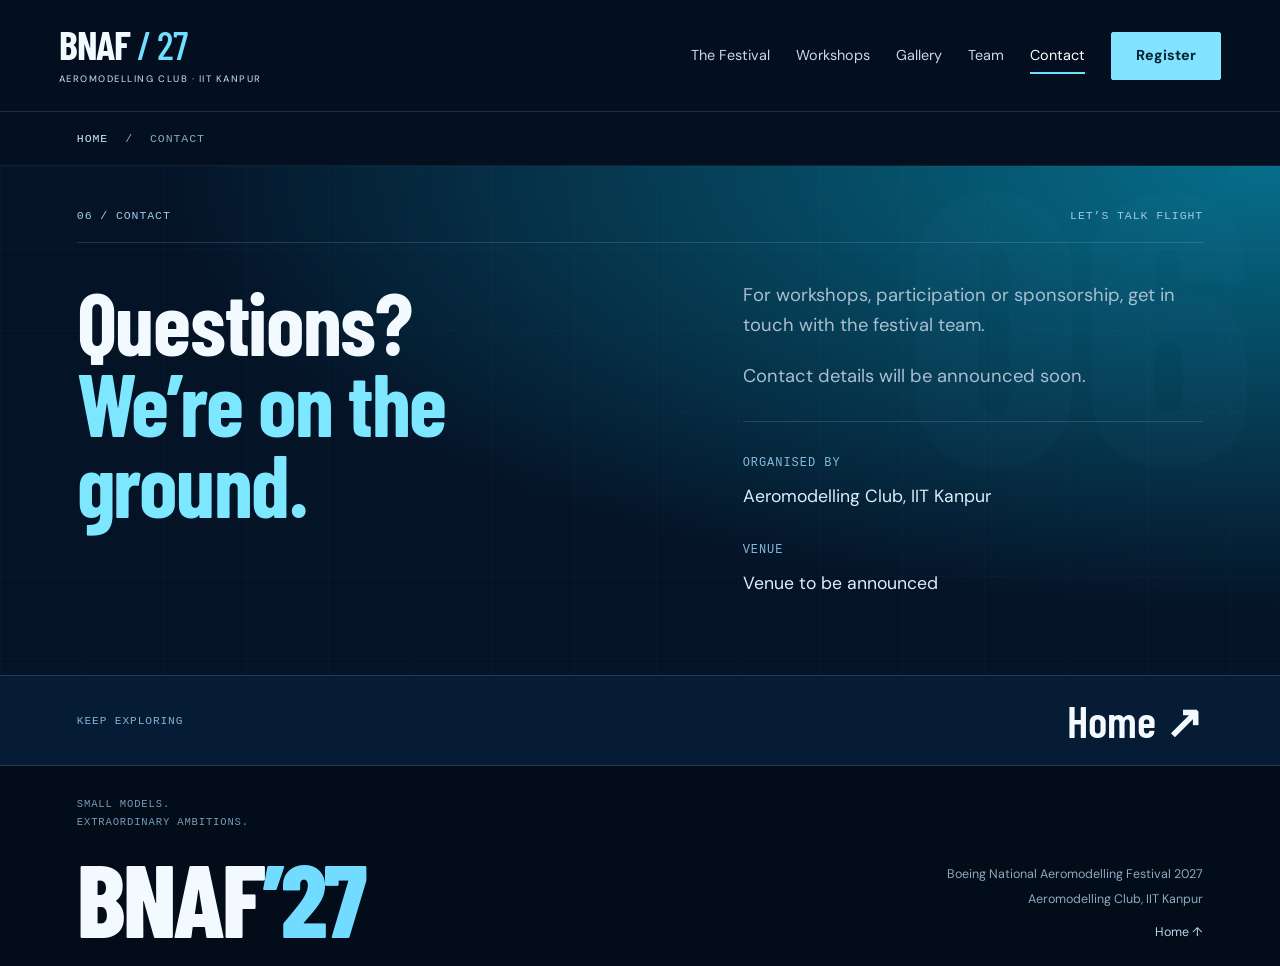
==== BNAF-2027-Website_6/bnaf-2027/contact.html @ f2971641 "Merge pull request #1 from pratikb24/main Add files via upload" ====
<!doctype html>
<html lang="en">
<head>
<meta charset="UTF-8"><meta name="viewport" content="width=device-width, initial-scale=1">
<meta name="theme-color" content="#041328"><meta name="description" content="Build, fly and explore at the Boeing National Aeromodelling Festival 2027, organised by the Aeromodelling Club, IIT Kanpur.">
<title>Contact | Boeing National Aeromodelling Festival 2027</title>
<link rel="icon" href="assets/favicon.svg" type="image/svg+xml">
<link rel="preconnect" href="https://fonts.googleapis.com"><link rel="preconnect" href="https://fonts.gstatic.com" crossorigin><link rel="stylesheet" href="styles.css"><script src="config.js" defer></script><script src="script.js" defer></script>
</head>
<body class="theme-contact">
<a class="skip-link" href="#main">Skip to content</a>
<div class="scroll-progress" aria-hidden="true"></div><div class="ambient-light" aria-hidden="true"></div>
<header class="header">
<a class="brand" href="index.html" aria-label="BNAF 2027 home"><span>BNAF<span class="brand-year"> / 27</span><small>AEROMODELLING CLUB · IIT KANPUR</small></span></a>
<button class="menu-toggle" aria-expanded="false" aria-controls="navigation">Explore <span class="menu-bars" aria-hidden="true"></span></button>
<nav id="navigation" aria-label="Main navigation"><a href="festival.html">The Festival</a><a href="workshops.html">Workshops</a><a href="gallery.html">Gallery</a><a href="team.html">Team</a><a href="contact.html" aria-current="page">Contact</a><a class="button small" href="register.html">Register</a></nav>
</header>
<main id="main"><span class="chapter-ghost" aria-hidden="true">06</span><div class="page-breadcrumb mono"><a href="index.html">HOME</a><span>/</span>CONTACT</div><section class="section contact light" id="contact"><div class="section-label"><span>06 / CONTACT</span><span>LET’S TALK FLIGHT</span></div><div class="contact-layout"><h1 class="page-title">Questions?<br><em>We’re on the ground.</em></h1><div><p>For workshops, participation or sponsorship, get in touch with the festival team.</p><a class="contact-email" id="contact-email" hidden></a><p id="contact-pending">Contact details will be announced soon.</p><div class="contact-meta"><span class="mono">ORGANISED BY</span><p data-text="organizer">Aeromodelling Club, IIT Kanpur</p><span class="mono">VENUE</span><p data-text="venue">Venue to be announced</p></div></div></div></section><div class="page-next"><span class="mono">KEEP EXPLORING</span><a href="index.html">Home ↗</a></div></main><footer><div class="footer-heading"><span class="mono">SMALL MODELS.<br>EXTRAORDINARY AMBITIONS.</span></div><a class="footer-wordmark" href="index.html">BNAF<span>’27</span></a><div class="footer-bottom"><p>Boeing National Aeromodelling Festival 2027</p><p data-text="organizer">Aeromodelling Club, IIT Kanpur</p><a href="index.html">Home ↑</a></div></footer>
<noscript><p class="noscript">Enable JavaScript to load the workshop list, team details and registration links.</p></noscript></body></html>
---- BNAF-2027-Website_6/bnaf-2027/styles.css ----
@import url('https://fonts.googleapis.com/css2?family=Barlow+Condensed:wght@500;600;700;800;900&family=DM+Sans:wght@400;500;600;700&display=swap');
@view-transition{navigation:auto}
:root{--night:#030c19;--ink:#f3faff;--accent:#71dfff;--muted:#a9bfd0;--line:#a4d9ff2b;--display:'Barlow Condensed','Arial Narrow',Impact,sans-serif;--body:'DM Sans',Arial,sans-serif;--ease:cubic-bezier(.2,.75,.2,1)}
*{box-sizing:border-box}html{scroll-behavior:smooth;scroll-padding-top:30px}body{margin:0;background:var(--night);color:var(--ink);font:18px/1.6 var(--body);overflow-x:clip;--wash:#064965;--page-accent:var(--accent)}[hidden]{display:none!important}a{color:inherit;text-decoration:none}button{font:inherit;cursor:pointer;color:inherit}button,a,summary{touch-action:manipulation;-webkit-tap-highlight-color:transparent}img,video{display:block;max-width:100%}h1,h2,h3,p,figure{margin:0}h1,h2,h3{font-family:var(--display);line-height:.93;letter-spacing:-.015em}h1,h2{font-weight:700}h3{font-weight:600}p{color:var(--muted)}h2,.page-title{font-size:clamp(3.8rem,6.8vw,7.2rem)}em{font-style:normal;color:var(--page-accent)}button:focus-visible,a:focus-visible,summary:focus-visible{outline:3px solid #91e6ff;outline-offset:6px}::selection{background:#70dfff;color:#041929}.mono,.eyebrow,.section-label{font:500 .78rem/1.65 ui-monospace,SFMono-Regular,Consolas,monospace;letter-spacing:.08em}.skip-link{position:fixed;top:-100px;left:20px;z-index:200;padding:12px 20px;background:white;color:#041929}.skip-link:focus{top:10px}.scroll-progress{height:2px;background:var(--accent);box-shadow:0 0 15px var(--accent);position:fixed;top:0;left:0;z-index:110;transform:scaleX(0);transform-origin:left;width:100%}.ambient-light{position:fixed;inset:0;pointer-events:none;z-index:-1;background:radial-gradient(ellipse at 85% 25%,#0d4e7445,transparent 60%)}
/* Navigation: quiet frame around the larger stage. */
.header{position:relative;z-index:50;display:flex;align-items:center;justify-content:space-between;gap:32px;padding:25px 4.6%;border-bottom:1px solid var(--line);background:#030e1e}.theme-home .header{position:absolute;left:0;right:0;top:0;background:linear-gradient(#031122e8,#03112205)}.brand{font:700 2.5rem/.95 var(--display);white-space:nowrap;letter-spacing:-.03em}.brand-year{color:var(--accent);font-weight:500}.brand small{display:block;font:500 .59rem/1.5 var(--body);letter-spacing:.16em;color:#b1cce0;margin-top:9px}.header nav{display:flex;gap:26px;align-items:center;font-size:.9rem}.header nav>a:not(.button){position:relative;padding:10px 0;color:#c8dae9}.header nav>a:not(.button):after{content:'';height:2px;position:absolute;bottom:3px;left:0;width:100%;background:var(--accent);transform:scaleX(0);transform-origin:left;transition:transform .3s var(--ease)}.header nav>a:hover:after,.header nav>a[aria-current=page]:after{transform:scaleX(1)}.header nav>a[aria-current=page]{color:white}.menu-toggle{display:none}.button{display:inline-flex;align-items:center;justify-content:center;min-height:58px;position:relative;border:1px solid #83e2ff;background:#82e2ff;color:#042335;border-radius:2px;padding:15px 30px;font-size:1rem;font-weight:700;transition:background .3s,box-shadow .3s,transform .3s;overflow:hidden}.button:before{content:'';position:absolute;inset:0;background:linear-gradient(115deg,transparent 20%,#fff7 50%,transparent 80%);transform:translateX(-130%);transition:transform .6s}.button:hover{background:#b2efff;box-shadow:0 0 35px #4cccff35;transform:translateY(-3px)}.button:hover:before{transform:translateX(130%)}.button.small{min-height:48px;padding:11px 24px;font-size:.9rem}.text-link{display:inline-flex;align-items:center;gap:16px;font-size:.95rem;background:none;border:0;border-bottom:1px solid #91bad265;padding:8px 0;color:#d9edf9;transition:color .3s,border-color .3s}.text-link:hover{color:var(--accent);border-color:var(--accent)}.text-link span{transition:transform .3s}.text-link:hover span{transform:translate(3px,-3px)}
/* Homepage: one full-bleed cinematic composition. */
.hero{position:relative;isolation:isolate;min-height:880px;min-height:max(880px,100svh);padding:230px 6% 165px;overflow:hidden;display:flex;align-items:center}.hero-media,.hero-shade,.hero-grid{position:absolute;inset:0;width:100%;height:100%;pointer-events:none}.hero-media{z-index:-5;background:url('assets/hero-poster.jpg') center/cover;transform:scale(1.03);animation:arrival-media 1.8s var(--ease) both}.hero-media video{width:100%;height:100%;object-fit:cover;object-position:58% center;filter:saturate(.82) contrast(1.08)}.hero-shade{z-index:-4;background:linear-gradient(90deg,#031020c9 0%,#0421436b 55%,#082d471a),linear-gradient(0deg,#030c19 0%,#04102005 45%,#030f2480)}.hero-grid{z-index:-3;background-image:linear-gradient(#b6e5ff08 1px,transparent 1px),linear-gradient(90deg,#b6e5ff08 1px,transparent 1px);background-size:95px 95px;mask-image:linear-gradient(90deg,#000,transparent)}.hero-top{position:absolute;top:155px;left:6%;right:6%;display:flex;justify-content:space-between;gap:20px;font-size:.78rem;color:#cae4f6}.hero-top>span:first-child{max-width:450px}.hero-top>span:last-child{color:#8bdcff}.hero-content{width:100%;position:relative;z-index:3}.hero .eyebrow{color:#92e6ff;margin-bottom:24px;font-size:.8rem}.hero h1{font-size:clamp(6rem,11.8vw,12.5rem);font-weight:800;line-height:.82;letter-spacing:-.02em;text-shadow:0 8px 70px #02142b30}.title-line{display:block;overflow:hidden;padding-bottom:.09em;margin-bottom:-.09em}.title-line>span{display:block;animation:title-arrival 1.25s var(--ease) both}.title-line:nth-child(2)>span{animation-delay:.16s}.hero h1 em{color:#91e5ff;font-weight:500}.hero-lower{display:flex;align-items:flex-end;justify-content:space-between;gap:35px;margin-top:34px;max-width:1080px;animation:fade-up 1s .45s var(--ease) both}.hero-copy{color:#e0f0fa;max-width:420px;font-size:1.05rem;line-height:1.6}.actions{display:flex;align-items:center;gap:27px;flex-wrap:wrap}.hero-side{position:absolute;right:2%;top:39%;writing-mode:vertical-rl;color:#a8d5f0;font-size:.65rem}.hero-bottom{position:absolute;bottom:0;left:6%;right:6%;display:flex;align-items:center;gap:28px;border-top:1px solid #b6e5ff40;padding:25px 0}.hero-bottom .mono{font-size:.68rem;color:#93b9d3}.hero-bottom p{font-size:.9rem;color:#dbeaf7;margin-top:4px}.video-control{border:1px solid #a5ddff55;border-radius:30px;background:#0b325850;padding:10px 17px;font-size:.78rem;backdrop-filter:blur(12px)}.video-control:hover{background:#184870aa}.hero-bottom .video-control:first-of-type{margin-left:auto}.scroll-link{font-size:.7rem;display:flex;gap:15px;align-items:center}.scroll-link span{font-size:24px}.flight-orbit{position:absolute;right:1%;top:21%;width:clamp(300px,36vw,560px);aspect-ratio:1;border:1px solid #b9efff20;border-radius:50%;z-index:-2;display:grid;place-items:center}.flight-orbit:before,.flight-orbit:after{content:'';position:absolute;border:1px dashed #c2f1ff25;border-radius:50%;inset:8%;animation:orbit-turn 90s linear infinite}.flight-orbit:after{inset:-7%;border-style:solid;border-color:#b9efff10}.flight-orbit i{position:absolute;inset:0;border-radius:50%;animation:orbit-turn 22s linear infinite}.flight-orbit i:after{content:'';position:absolute;top:0;left:50%;width:7px;height:7px;background:#b4efff;border-radius:50%;box-shadow:0 0 25px #8ae8ff}.flight-orbit b{font:500 clamp(160px,23vw,350px)/1 var(--display);color:transparent;-webkit-text-stroke:1px #d8f4ff21}.flight-trace{position:absolute;inset:0;width:100%;height:100%;z-index:-2;pointer-events:none}.flight-trace path{fill:none;stroke:#a8eaff70;stroke-width:1;stroke-dasharray:1600;stroke-dashoffset:1600;animation:trace-flight 3s .3s var(--ease) forwards}
/* Chapters */
.theme-about{--wash:#066079;--page-accent:#74e9ef}.theme-workshops{--wash:#1947b9;--page-accent:#82bfff}.theme-gallery{--wash:#08778a;--page-accent:#76f3ea}.theme-team{--wash:#4540a5;--page-accent:#bdc8ff}.theme-register{--wash:#1955b7;--page-accent:#96dfff}.theme-contact{--wash:#066f8b;--page-accent:#7ce7ff}main{position:relative}.chapter-ghost{position:absolute;right:2%;top:8px;font:800 24rem/1 var(--display);color:#76b9ea07;pointer-events:none;z-index:2}.page-breadcrumb{display:flex;gap:17px;align-items:center;padding:17px 6%;background:#041020;border-bottom:1px solid #7dc3ff17;color:#86a9c5;font-size:.72rem}.page-breadcrumb a{color:#c8e9ff}.section{padding:40px 6% 55px;position:relative;background:radial-gradient(ellipse at 100% 0%,var(--wash),transparent 62%),#051327;overflow:hidden;isolation:isolate}.section:before{content:'';position:absolute;inset:0;z-index:-1;background-image:linear-gradient(#adceff05 1px,transparent 1px),linear-gradient(90deg,#adceff05 1px,transparent 1px);background-size:82px 82px}.section-label{display:flex;justify-content:space-between;gap:20px;border-bottom:1px solid var(--line);padding-bottom:17px;margin-bottom:38px;color:#9fc9e5;font-size:.72rem}.section-heading{display:flex;align-items:flex-end;justify-content:space-between;gap:45px;margin-bottom:35px}.section-heading>p{font-size:1.05rem;max-width:365px;line-height:1.65}.page-title{animation:fade-up .9s var(--ease) both;position:relative;z-index:3}.section .eyebrow{color:var(--page-accent);margin-bottom:17px}.about-layout{display:grid;grid-template-columns:1fr 1fr;gap:7%}.about-copy .large-copy{font-size:1.6rem;line-height:1.45;color:#e4f4ff;margin-bottom:24px}.about-copy>p{font-size:1.05rem}.manifesto{margin-top:28px;border-left:2px solid var(--page-accent);padding:3px 0 3px 18px;font-size:.7rem;line-height:1.9;color:#8ec8e8}.about-visual{margin-top:30px;position:relative;overflow:hidden;border:1px solid #7bddff3b;max-width:560px}.about-visual img{width:100%;aspect-ratio:2;object-fit:cover;filter:saturate(.75)}.about-visual figcaption{font:.6rem/1.4 ui-monospace,monospace;letter-spacing:.07em;position:absolute;left:15px;bottom:15px;color:#eefbff;text-shadow:0 2px 10px #000}.about-visual:after{content:'';position:absolute;inset:0;background:linear-gradient(transparent 60%,#04203590);pointer-events:none;z-index:-1}.pillars{margin-top:28px}.pillars article{display:flex;gap:24px;border-top:1px solid var(--line);padding:19px 0}.pillars article>span{font:.85rem/1.6 ui-monospace,monospace;color:var(--page-accent);padding-top:4px}.pillars h3{font-family:var(--body);font-size:1.2rem;line-height:1.35;margin-bottom:6px}.pillars p{font-size:.95rem}.workshop-list{border-top:1px solid var(--line)}.workshop-list details{position:relative;border-bottom:1px solid var(--line);transition:background .3s}.workshop-list details:hover,.workshop-list details[open]{background:#619eff12}.workshop-list summary{display:grid;grid-template-columns:50px 1fr 190px 42px;gap:22px;align-items:center;cursor:pointer;list-style:none;padding:26px 12px}.workshop-list summary::-webkit-details-marker{display:none}.workshop-list h3{font-size:clamp(2.2rem,3.6vw,3.8rem);transition:transform .35s,color .35s}.workshop-list details:hover h3{transform:translateX(8px);color:var(--page-accent)}.workshop-number{font:.9rem ui-monospace,monospace;color:#87aed6}.workshop-tag{font:.72rem/1.5 ui-monospace,monospace;letter-spacing:.06em;color:#a6c9e7}.plus{width:40px;height:40px;border:1px solid #97caff66;border-radius:50%;font:300 29px/36px var(--body);text-align:center;transition:transform .35s,background .35s}.workshop-list details[open] .plus{transform:rotate(45deg);background:var(--page-accent);color:#061a34}.workshop-list details[open] h3{color:var(--page-accent)}.workshop-body{padding:0 85px 28px;max-width:920px;animation:fade-up .4s var(--ease)}.workshop-body p{font-size:1.05rem}.section-tail{display:flex;align-items:center;justify-content:space-between;gap:30px;margin-top:28px}.section-tail p{font-size:.95rem}.film-card{position:relative;display:block;width:100%;padding:0;aspect-ratio:2.4;overflow:hidden;background:#073957;border:1px solid #93ecff50;text-align:left}.film-card img{width:100%;height:100%;object-fit:cover;transition:transform 1s var(--ease),filter 1s;filter:saturate(.8)}.film-card:hover img{transform:scale(1.045);filter:saturate(1.1)}.film-tint{position:absolute;inset:0;background:linear-gradient(0deg,#021a34ba,transparent 75%)}.film-label{position:absolute;left:30px;top:25px;font-size:.72rem}.play-icon{display:grid;place-items:center;position:absolute;left:calc(50% - 45px);top:calc(50% - 45px);width:90px;height:90px;border:1px solid #d3f6ff9c;border-radius:50%;background:#a7e9ff20;backdrop-filter:blur(8px);padding-left:4px;font-size:1.4rem;transition:transform .4s,background .4s}.film-card:hover .play-icon{transform:scale(1.12);background:#a7e9ff45}.film-caption{position:absolute;left:30px;bottom:30px;font:600 clamp(2rem,3.6vw,3.7rem)/1 var(--display)}.film-watch{position:absolute;right:30px;bottom:30px;font-size:.75rem}.media-note{font-size:.75rem;margin-top:10px}.archive-note{display:flex;justify-content:space-between;gap:20px;border-block:1px solid var(--line);margin-top:22px;padding:18px 0;font-size:.95rem}.archive-note .mono{font-size:.7rem}.gallery-grid{display:grid;grid-template-columns:repeat(3,1fr);gap:20px;margin-top:25px}.gallery-grid:empty{display:none}.gallery-grid img{aspect-ratio:4/3;object-fit:cover;width:100%}.gallery-grid figcaption{font-size:.9rem;padding-top:10px}.team-grid{display:grid;grid-template-columns:repeat(4,1fr);gap:22px}.team-photo{aspect-ratio:1.15;display:grid;place-items:center;background:radial-gradient(at 20% 20%,#7384e360,transparent),#172047;border:1px solid #b8caff35;position:relative;overflow:hidden;transition:border-color .35s}.team-photo:after{content:'';position:absolute;inset:13px;border:1px solid #c8deff20;pointer-events:none}.team-photo>span{font:500 7.5rem/1 var(--display);color:#a7ccff60;transition:transform .6s}.member:hover .team-photo>span{transform:scale(1.15)}.member:hover .team-photo{border-color:#b8caff99}.team-photo img{width:100%;height:100%;object-fit:cover}.member .role{color:var(--page-accent);font-size:.87rem;margin-top:17px}.member h3{font:500 1.15rem/1.4 var(--body);margin-top:5px}.member .bio{font-size:.9rem;margin-top:8px}.registration-layout{display:grid;grid-template-columns:1.15fr 1fr;gap:9%;align-items:center}.registration .page-title{font-size:clamp(5rem,8vw,8.5rem)}.registration-layout>div>p:not(.eyebrow){max-width:440px;font-size:1.1rem;margin-top:26px}.registration-layout>div>.text-link{margin-top:25px}.boarding-pass{background:linear-gradient(135deg,#244777,#0b274a);border:1px solid #a2d8ff55;position:relative;box-shadow:0 25px 70px #0004;transform:rotate(2deg);transition:transform .55s var(--ease);border-radius:7px}.boarding-pass:hover{transform:rotate(0)}.pass-top{display:flex;justify-content:space-between;border-bottom:1px solid var(--line);padding:20px 28px;font-size:.7rem;color:#c4e9ff}.pass-route{display:flex;justify-content:space-between;align-items:center;font:700 5rem/1 var(--display);padding:26px 28px 14px}.route-dashes{font:1.1rem ui-monospace,monospace;color:#77caf2}.pass-info{padding:12px 28px 28px;display:grid;grid-template-columns:1fr 1fr;gap:25px}.pass-info .mono{font-size:.65rem;color:#95bbd9}.pass-info p{font-size:.95rem;margin-top:7px;color:#d1e7f8}.pass-bottom{border-top:1px dashed #90badb77;padding:25px 28px}.pass-bottom p{font-size:1rem;color:#c3def1}.pass-bottom .button{margin-top:18px;width:100%}.pass-bottom .text-link{font-size:.85rem;margin-top:13px}.barcode{height:32px;opacity:.4;margin-top:24px;background:repeating-linear-gradient(90deg,#c4e9ff 0 2px,transparent 2px 6px,#c4e9ff 6px 7px,transparent 7px 10px,#c4e9ff 10px 14px,transparent 14px 17px)}#form-panel{margin-top:40px;border:1px solid var(--line);padding:15px;background:#08203a}#form-panel iframe{display:block;border:0;background:white;width:100%;height:850px}#form-panel p{padding:15px;font-size:.9rem}.contact-layout{display:grid;grid-template-columns:1.25fr 1fr;gap:8%;align-items:start}.contact-layout>div>p{font-size:1.15rem}.contact-email{font-size:clamp(1.25rem,2.5vw,2.5rem);display:inline-block;margin-top:25px;border-bottom:1px solid var(--page-accent);color:var(--page-accent);overflow-wrap:anywhere}.contact-meta{border-top:1px solid var(--line);margin-top:30px;padding-top:24px}.contact-meta .mono{font-size:.75rem;color:#82badb}.contact-meta p{color:#dceefb;font-size:1.1rem;margin:7px 0 23px}#contact-pending{margin-top:22px}
/* Homepage cards and continuation. */
.home-destinations{--wash:#0a4169;padding-top:45px}.explore-heading{display:flex;justify-content:space-between;gap:30px;align-items:flex-end;margin-bottom:30px}.explore-heading h2{font-size:clamp(3rem,4.6vw,5rem)}.explore-heading p{font-size:1rem}.destination-grid{display:grid;grid-template-columns:repeat(3,1fr);gap:20px}.destination-grid>a{position:relative;isolation:isolate;background:linear-gradient(140deg,#164b78,#061b36);border:1px solid #7cceff3a;min-height:285px;padding:28px;overflow:hidden;transition:transform .4s var(--ease),border-color .4s}.destination-grid>a:before{content:'';position:absolute;inset:0;background:radial-gradient(circle at var(--mx,50%) var(--my,50%),#76dfff26,transparent 65%);z-index:-1;opacity:0;transition:opacity .4s}.destination-grid>a:hover:before{opacity:1}.destination-grid>a:hover{transform:translateY(-6px);border-color:#92dfff}.destination-grid>a:nth-child(2){background:linear-gradient(140deg,#1c418e,#0b1f40)}.destination-grid>a:nth-child(3){background:linear-gradient(140deg,#075964,#072332)}.destination-grid .mono{font-size:.7rem;color:#a9d8f3}.card-index{position:absolute;right:10px;top:25px;font:700 9rem/1 var(--display);color:#a2deff0f;pointer-events:none}.destination-grid h3{font-size:3.5rem;margin:33px 0 13px;position:relative}.destination-grid p{font-size:.96rem;max-width:250px}.destination-action{display:block;font-size:.88rem;margin-top:27px;color:#a3e7ff}.page-next{display:flex;align-items:center;justify-content:space-between;gap:25px;padding:22px 6%;border-block:1px solid var(--line);background:#061b34}.page-next .mono{font-size:.7rem;color:#81b1d3}.page-next>a{font:600 2.8rem/1 var(--display);transition:color .3s,transform .3s}.page-next>a:hover{color:var(--page-accent);transform:translateX(6px)}footer{background:#030c19;padding:30px 6% 23px;display:grid;grid-template-columns:1fr 1fr;gap:20px 40px}.footer-heading{grid-column:1/-1;display:flex;align-items:center;justify-content:space-between;color:#789bb7}.footer-heading .mono{font-size:.66rem}.motion-toggle{background:none;border:1px solid #84b7de33;border-radius:20px;color:#a8c6dc;font-size:.74rem;padding:8px 14px}.motion-toggle:hover{border-color:#83d9ff;color:#d6f1ff}.footer-wordmark{font:800 clamp(4rem,8vw,8rem)/.9 var(--display);letter-spacing:-.03em}.footer-wordmark span{color:#71dcff}.footer-bottom{display:flex;flex-direction:column;align-items:flex-end;justify-content:flex-end;gap:5px;font-size:.78rem;text-align:right}.footer-bottom p{color:#8ba9c0}.footer-bottom a{margin-top:8px;color:#b7d6eb}
/* Film, arrival and motion. Content remains readable without JavaScript. */
dialog{width:min(1050px,94%);max-height:94svh;overflow:auto;background:#04162a;color:white;border:1px solid #b1e2ff55;padding:20px;border-radius:4px}dialog::backdrop{background:#020917e8;backdrop-filter:blur(14px)}.dialog-header{display:flex;justify-content:space-between;align-items:center;gap:20px;margin-bottom:18px}.dialog-header h2{font:500 1.15rem var(--body)}.dialog-header button{background:transparent;border:1px solid #b1e2ff55;padding:7px 15px;font-size:.9rem}dialog video{width:100%;max-height:75svh}dialog>p{font-size:.75rem;margin-top:9px}body.modal-open{overflow:hidden}.departure-intro{position:fixed;inset:0;z-index:120;background:#031328;display:flex;flex-direction:column;justify-content:center;align-items:center;pointer-events:none;text-align:center;transition:opacity .55s,visibility .55s;overflow:hidden}.departure-intro>strong{font:700 clamp(4rem,10vw,9rem)/.9 var(--display);margin:22px 0 30px;color:#edf9ff}.departure-intro>strong em{color:#79dfff}.departure-intro>.mono{color:#8fc5e8}.intro-meter{height:2px;width:200px;background:#8edfff;transform-origin:left;animation:meter 1.1s var(--ease) both;box-shadow:0 0 20px #7addff}.departure-intro button{pointer-events:auto;position:absolute;right:5%;bottom:5%;background:none;border:1px solid #c4eaff44;padding:9px 18px;border-radius:25px;font-size:.8rem}.departure-intro.out{opacity:0;visibility:hidden}.reveal-pending{opacity:0;transform:translateY(28px);transition:opacity .85s var(--ease),transform .85s var(--ease);transition-delay:var(--reveal-delay,0ms)}.reveal-pending.visible{opacity:1;transform:none}.noscript{padding:20px;background:#103b5e;color:#e1f5ff}.motion-paused *, .motion-paused *:before,.motion-paused *:after{animation-play-state:paused!important;transition-duration:.01ms!important}.motion-paused .reveal-pending{opacity:1;transform:none}.motion-paused .title-line>span{transform:none;opacity:1}.motion-paused .hero-media{transform:none}.motion-paused .hero-lower{transform:none;opacity:1}.motion-paused .page-title{transform:none;opacity:1}
@keyframes fade-up{from{opacity:0;transform:translateY(24px)}to{opacity:1;transform:none}}@keyframes title-arrival{from{transform:translateY(112%) rotate(2deg)}to{transform:none}}@keyframes arrival-media{from{transform:scale(1.12)}to{transform:scale(1.03)}}@keyframes orbit-turn{to{transform:rotate(360deg)}}@keyframes trace-flight{to{stroke-dashoffset:0}}@keyframes meter{from{transform:scaleX(0)}to{transform:scaleX(1)}}
@media(min-width:1600px){.hero{padding-top:240px;padding-bottom:180px}.hero-content{max-width:1550px}.hero-lower{max-width:1200px}.section{padding-inline:max(6%,calc((100% - 1500px)/2))}}
@media(max-width:1150px){.header{gap:20px;padding-inline:4%}.header nav{gap:18px;font-size:.82rem}.brand{font-size:2.1rem}.brand small{font-size:.5rem}.hero{padding-top:225px;min-height:900px}.hero h1{font-size:11.5vw}.hero-lower{align-items:flex-start}.hero-copy{max-width:350px;font-size:1rem}.actions{gap:20px;max-width:250px}.hero-bottom{gap:20px}.scroll-link{display:none}.team-grid{gap:17px}.team-photo>span{font-size:6rem}.section-heading>p{max-width:300px}.workshop-list summary{grid-template-columns:35px 1fr 155px 40px;gap:17px}.workshop-tag{font-size:.65rem}.registration-layout{gap:6%}.pass-route{font-size:4rem}.destination-grid h3{font-size:3rem}.destination-grid>a{padding:23px}}
@media(max-width:820px){body{font-size:17px}.header{padding:19px 5%;min-height:94px}.brand{font-size:2.1rem}.brand small{font-size:.48rem}.menu-toggle{display:flex;align-items:center;gap:13px;background:#09264766;border:1px solid #b3ddff55;border-radius:3px;padding:9px 13px;font-size:.83rem}.menu-bars{display:block;width:19px;height:11px;border-top:1px solid white;border-bottom:1px solid white;transition:transform .3s}.menu-toggle[aria-expanded=true] .menu-bars{transform:rotate(-45deg)}.header nav{display:none;position:absolute;top:94px;left:4%;right:4%;background:#061a31f7;backdrop-filter:blur(20px);padding:20px;border:1px solid #b2dcff44;box-shadow:0 25px 50px #0006}.header nav.open{display:flex;flex-direction:column;align-items:stretch;gap:0;animation:fade-up .3s var(--ease)}.header nav>a:not(.button){padding:12px 5px;font-size:1.05rem}.header nav .button{margin-top:15px}.hero{min-height:850px;min-height:max(850px,100svh);padding:195px 6% 170px;align-items:center}.hero h1{font-size:clamp(4.15rem,11.8vw,6.5rem);line-height:.9;letter-spacing:-.025em}.hero-top{top:119px;left:6%;right:6%;font-size:.65rem;gap:20px}.hero-top>span:first-child{max-width:220px}.hero-top>span:last-child{max-width:95px;text-align:right}.hero .eyebrow{font-size:.67rem;margin-bottom:22px}.hero-lower{flex-direction:column;align-items:flex-start;gap:24px;margin-top:25px}.hero-copy{font-size:1rem;max-width:390px}.actions{max-width:none;gap:20px}.button{font-size:.94rem;min-height:53px;padding:13px 22px}.hero .text-link{font-size:.86rem}.hero-bottom{gap:13px;flex-wrap:wrap;padding:20px 0}.hero-bottom>div{flex:1 1 40%}.hero-bottom p{font-size:.85rem}.hero-bottom .mono{font-size:.62rem}.hero-bottom .video-control:first-of-type{margin-left:0}.video-control{font-size:.72rem;padding:8px 13px}.hero-side{display:none}.hero-media video{object-position:57% center}.hero-shade{background:linear-gradient(90deg,#031527cc,#04213f44),linear-gradient(0deg,#030c19,transparent 60%,#03112260)}.flight-orbit{right:-20%;top:26%;width:400px;opacity:.7}.section{padding:30px 6% 38px}.section-label{font-size:.64rem;margin-bottom:28px;gap:22px}.section-label span:last-child{max-width:160px;text-align:right}.page-breadcrumb{font-size:.65rem}.page-title,h2{font-size:clamp(3.4rem,9vw,4.5rem)}.chapter-ghost{font-size:16rem;top:70px}.section-heading{display:block;margin-bottom:28px}.section-heading>p{max-width:100%;font-size:1rem;margin-top:21px}.about-layout,.registration-layout,.contact-layout{grid-template-columns:1fr;gap:35px}.about-copy .large-copy{font-size:1.35rem}.about-copy>p{font-size:1rem}.manifesto{margin-top:22px}.about-visual{margin-top:24px}.pillars{margin-top:23px}.pillars article{padding:17px 0}.pillars h3{font-size:1.12rem}.workshop-list summary{grid-template-columns:28px 1fr 34px;gap:12px;padding:23px 4px}.workshop-list h3{font-size:2.3rem;line-height:1}.workshop-tag{display:none}.plus{width:32px;height:32px;font-size:25px;line-height:28px}.workshop-body{padding:0 12px 22px 44px}.workshop-body p{font-size:1rem}.section-tail{align-items:flex-start;flex-direction:column;gap:20px}.film-card{aspect-ratio:1.3}.film-card img{object-position:55% center}.film-caption{left:21px;bottom:25px;font-size:2.25rem}.film-label{left:21px;top:20px;font-size:.65rem}.film-watch{display:none}.play-icon{width:70px;height:70px;left:calc(50% - 35px);top:calc(50% - 35px)}.archive-note{display:block;font-size:.9rem}.archive-note .mono{display:block;margin-bottom:8px}.gallery-grid{grid-template-columns:repeat(2,1fr)}.team-grid{grid-template-columns:repeat(2,1fr);gap:28px 15px}.team-photo>span{font-size:5.5rem}.member .role{font-size:.75rem;margin-top:12px}.member h3{font-size:1rem}.registration .page-title{font-size:4.8rem}.registration-layout>div>p:not(.eyebrow){font-size:1rem}.boarding-pass{transform:none;max-width:550px;width:100%;margin:auto}.registration-layout>div>.text-link{font-size:.88rem}.pass-route{font-size:4.5rem}.pass-info,.pass-bottom{padding-inline:24px}.contact-layout>div>p{font-size:1.05rem}.contact-email{font-size:1.45rem}.contact-meta p{font-size:1rem}.explore-heading{display:block}.explore-heading h2{font-size:3.25rem}.explore-heading p{font-size:.95rem;margin-top:21px}.destination-grid{grid-template-columns:1fr;gap:15px}.destination-grid>a{padding:24px;min-height:225px}.destination-grid h3{font-size:3.3rem;margin:22px 0 10px}.destination-grid p{max-width:85%;font-size:1rem}.destination-action{margin-top:20px}.card-index{top:15px;right:20px;font-size:10rem}.page-next{padding:20px 6%}.page-next>a{font-size:2.2rem}.page-next .mono{font-size:.65rem}footer{padding:25px 6%;gap:23px 20px}.footer-wordmark{font-size:4.5rem}.footer-bottom{font-size:.7rem}.footer-bottom p{font-size:.7rem}.footer-heading .mono{font-size:.6rem}.motion-toggle{font-size:.68rem}.dialog-header h2{font-size:1rem}dialog{padding:14px}.reveal-pending{transform:translateY(18px)}}
@media(max-width:390px){.hero{min-height:865px}.hero h1{font-size:3.85rem}.hero .actions{gap:15px;align-items:flex-start;flex-direction:column}.hero .eyebrow{font-size:.59rem}.hero-copy{font-size:.94rem}.hero-top{font-size:.58rem}.brand{font-size:1.9rem}.brand small{font-size:.43rem}.menu-toggle{padding:8px 10px}.page-title,h2{font-size:3.1rem}.workshop-list h3{font-size:2rem}.registration .page-title{font-size:4.1rem}.pass-route{font-size:3.8rem}.pass-top{padding-inline:20px}.pass-info{gap:18px}.pass-info p{font-size:.85rem}.footer-wordmark{font-size:3.7rem}.footer-bottom{font-size:.65rem}.footer-heading .mono{font-size:.55rem}.motion-toggle{font-size:.62rem;padding:7px 10px}}
@media(prefers-reduced-motion:reduce){html{scroll-behavior:auto}*,*:before,*:after{animation:none!important;transition:none!important}.reveal-pending{opacity:1;transform:none}.departure-intro{display:none!important}.flight-trace path{stroke-dashoffset:0}.button:hover,.destination-grid>a:hover,.page-next>a:hover{transform:none}}
.intro-running .hero .title-line>span,.intro-running .hero-lower,.intro-running .hero-media,.intro-running .flight-trace path{animation-play-state:paused}
@media(prefers-reduced-motion:no-preference){::view-transition-old(root){animation:fade-away .18s ease both}::view-transition-new(root){animation:fade-up .35s var(--ease) both}@keyframes fade-away{to{opacity:0;transform:translateY(-8px)}}}

.hero-bottom .scroll-link{margin-left:auto}

/* Straight, seamless programme strip. Equal-width groups share one translation. */
.ticker{position:relative;z-index:4;overflow:hidden;width:100%;padding:17px 0;background:#5b8df2;color:#fff;border-block:1px solid #83aaff40;transform:none}
.ticker-track{display:flex;width:max-content;will-change:transform;animation:programme-scroll var(--ticker-duration,46s) linear infinite}
.ticker-group{display:flex;flex:none;align-items:center;width:max-content}
.ticker-item{display:inline-flex;flex:none;align-items:center;gap:46px;padding-right:46px;white-space:nowrap;font:700 1.35rem/1.5 var(--body);letter-spacing:0}
.ticker-plane{display:inline-block;flex:none;font-family:Arial,sans-serif;font-size:1.45rem;line-height:1;color:#b8d8ff;transform:none}
@keyframes programme-scroll{from{transform:translate3d(0,0,0)}to{transform:translate3d(-50%,0,0)}}
@media(max-width:820px){.ticker{padding:13px 0}.ticker-item{font-size:1.1rem;gap:28px;padding-right:28px}.ticker-plane{font-size:1.2rem}}
@media(prefers-reduced-motion:reduce){.ticker-track{animation:none;transform:none}}
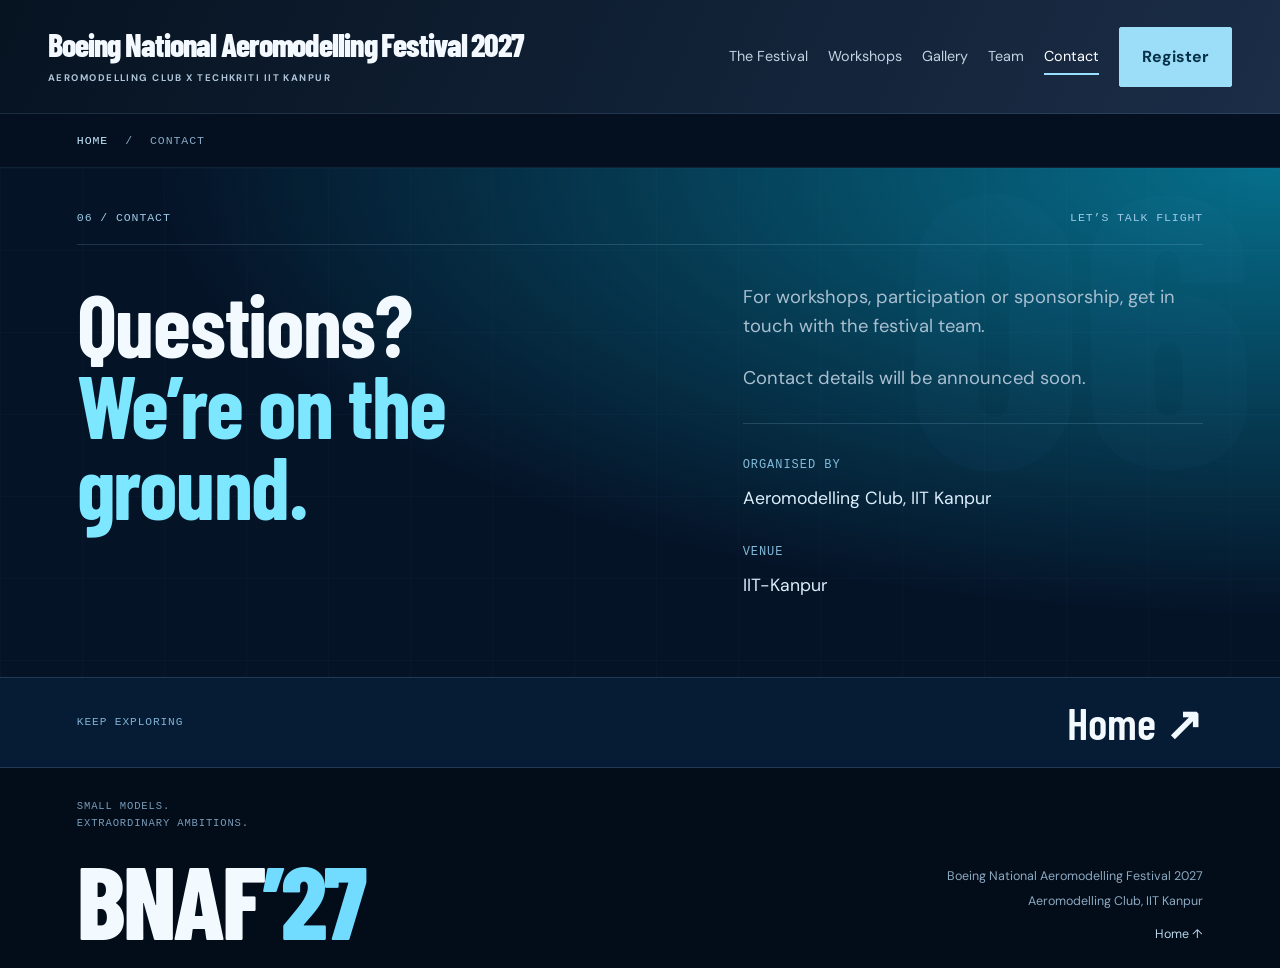
==== commit 52313990: "Add files via upload" ====
--- a/BNAF-2027-Website_6/bnaf-2027/contact.html
+++ b/BNAF-2027-Website_6/bnaf-2027/contact.html
@@ -11,7 +11,7 @@
 <a class="skip-link" href="#main">Skip to content</a>
 <div class="scroll-progress" aria-hidden="true"></div><div class="ambient-light" aria-hidden="true"></div>
 <header class="header">
-<a class="brand" href="index.html" aria-label="BNAF 2027 home"><span>BNAF<span class="brand-year"> / 27</span><small>AEROMODELLING CLUB · IIT KANPUR</small></span></a>
+<a class="brand" href="index.html" aria-label="Boeing National Aeromodelling Festival 2027 home"><span class="brand-title">Boeing National Aeromodelling Festival 2027</span><small>AEROMODELLING CLUB X TECHKRITI IIT KANPUR</small></a>
 <button class="menu-toggle" aria-expanded="false" aria-controls="navigation">Explore <span class="menu-bars" aria-hidden="true"></span></button>
 <nav id="navigation" aria-label="Main navigation"><a href="festival.html">The Festival</a><a href="workshops.html">Workshops</a><a href="gallery.html">Gallery</a><a href="team.html">Team</a><a href="contact.html" aria-current="page">Contact</a><a class="button small" href="register.html">Register</a></nav>
 </header>
--- a/BNAF-2027-Website_6/bnaf-2027/styles.css
+++ b/BNAF-2027-Website_6/bnaf-2027/styles.css
@@ -32,3 +32,34 @@
 @keyframes programme-scroll{from{transform:translate3d(0,0,0)}to{transform:translate3d(-50%,0,0)}}
 @media(max-width:820px){.ticker{padding:13px 0}.ticker-item{font-size:1.1rem;gap:28px;padding-right:28px}.ticker-plane{font-size:1.2rem}}
 @media(prefers-reduced-motion:reduce){.ticker-track{animation:none;transform:none}}
+
+/* Shared festival header: used by every page. */
+.header,.theme-home .header{gap:28px;padding:24px 3.75%;min-height:114px;background:linear-gradient(115deg,#061321,#1b2d47);border-bottom:1px solid #a4d9ff20}
+.header .brand,.theme-home .header .brand{display:block;min-width:0;font:800 clamp(1.9rem,2.5vw,3rem)/1.05 var(--display);letter-spacing:-.035em;white-space:normal;color:#f4f9ff;text-shadow:none}
+.header .brand-title{display:block}
+.header .brand small,.theme-home .header .brand small{font:700 .7rem/1.5 var(--body);letter-spacing:.15em;color:#aec4d8;text-shadow:none;margin-top:10px}
+.header nav{flex-shrink:0;gap:30px;font-size:1rem}
+.header nav>a:not(.button),.theme-home .header nav>a:not(.button){color:#c4d2e1;text-shadow:none;white-space:nowrap}
+.header nav>a:hover,.header nav>a[aria-current=page],.theme-home .header nav>a:hover,.theme-home .header nav>a[aria-current=page]{color:#fff}
+.header nav>a:not(.button):after,.theme-home .header nav>a:not(.button):after{background:#9bdfff}
+.header .button.small,.theme-home .header .button.small{min-height:60px;padding:15px 30px;background:#9cdef7;border-color:#9cdef7;color:#073149;font-size:1rem;text-shadow:none}
+.header .button.small:hover,.theme-home .header .button.small:hover{background:#c7efff;border-color:#c7efff;box-shadow:0 5px 25px #9bdfff20}
+@media(max-width:1400px) and (min-width:1201px){.header{gap:20px}.header nav{gap:20px;font-size:.9rem}.header .button.small{padding-inline:22px}.header .brand small{font-size:.6rem}}
+@media(max-width:1200px){
+ .header,.theme-home .header{padding:20px 4%;min-height:104px;gap:18px}
+ .header .brand,.theme-home .header .brand{font-size:clamp(1.6rem,3.8vw,2.7rem)}
+ .header .brand small{font-size:.6rem;letter-spacing:.1em}
+ .header .menu-toggle,.theme-home .header .menu-toggle{display:flex;flex-shrink:0;align-items:center;gap:12px;background:#163855;border:1px solid #a4d9ff55;border-radius:3px;padding:10px 13px;font-size:.83rem;color:white;text-shadow:none}
+ .header .menu-bars{display:block;width:19px;height:11px;border-top:1px solid white;border-bottom:1px solid white;transition:transform .3s}
+ .header .menu-toggle[aria-expanded=true] .menu-bars{transform:rotate(-45deg)}
+ .header nav,.theme-home .header nav{display:none;position:absolute;top:100%;left:4%;right:4%;padding:20px;background:#0a1c32;border:1px solid #a4d9ff40;box-shadow:0 20px 40px #0005}
+ .header nav.open{display:flex;flex-direction:column;align-items:stretch;gap:0}
+ .header nav>a:not(.button){padding:12px 5px;font-size:1.05rem}
+ .header nav .button{margin-top:12px}
+}
+@media(max-width:600px){
+ .header,.theme-home .header{padding:16px 5%;gap:12px;min-height:104px}
+ .header .brand,.theme-home .header .brand{font-size:clamp(1.3rem,5.2vw,1.9rem);line-height:1.05}
+ .header .brand small,.theme-home .header .brand small{font-size:.5rem;letter-spacing:.08em;margin-top:7px}
+ .header .menu-toggle,.theme-home .header .menu-toggle{font-size:.72rem;padding:9px;gap:8px}
+}
